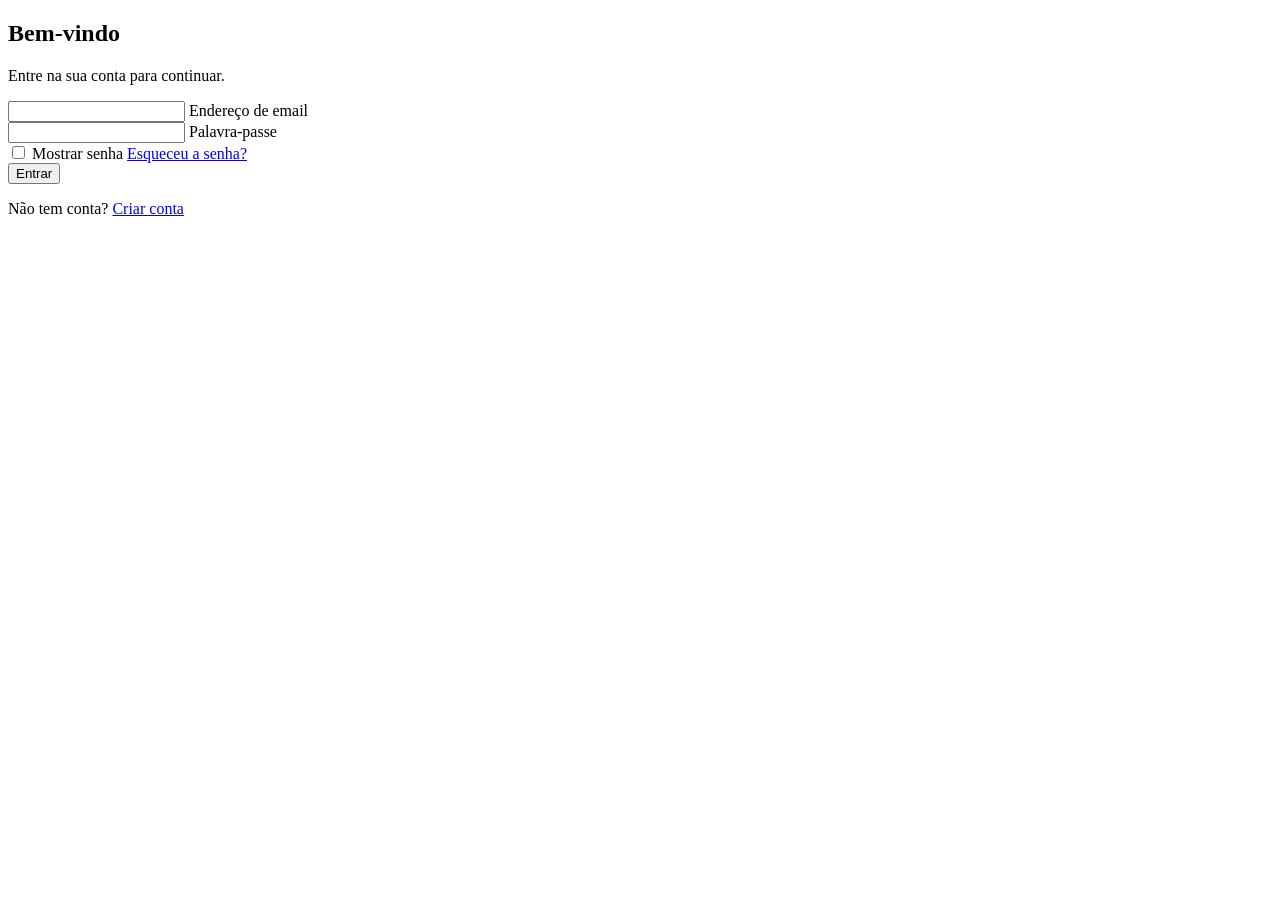
==== index.html @ 471bba87 "create index.html" ====
<!DOCTYPE html>
<html lang="en">
<head>
    <meta charset="UTF-8">
    <meta name="viewport" content="width=device-width, initial-scale=1.0">
    <link rel="stylesheet" href="estilos/login.css">
    <title>Login</title>
</head>
<body>
    <header>        
        <h2>Bem-vindo</h2>
        <p>Entre na sua conta para continuar.</p>
    </header>

    <main>
        <form autocomplete="off">

            <div class="campo">
                <input type="email" name="email" id="email" required placeholder=" ">
                <label for="email">Endereço de email</label>
            </div>

            <div class="campo">
                <input type="password" name="senha" id="senha" required placeholder=" ">
                <label for="senha">Palavra-passe</label>
            </div>

            <div class="opções">
                <label onclick="senhas()">
                    <input type="checkbox" onclick="senhas()">
                    Mostrar senha
                </label>

                <a href="#" target="_blank" rel="noopener noreferrer">Esqueceu a senha?</a>

            </div>

            <button type="submit">Entrar</button>

        </form>

    </main>

    <footer>
        <p>
            Não tem conta?
            <a href="secundario/criar.html" rel="noopener noreferrer">Criar conta</a>
        </p>
    </footer>
    <script src="script/senha.js"></script>
<!--Criado por Edmilson Chissaque-->
</body>
</html>
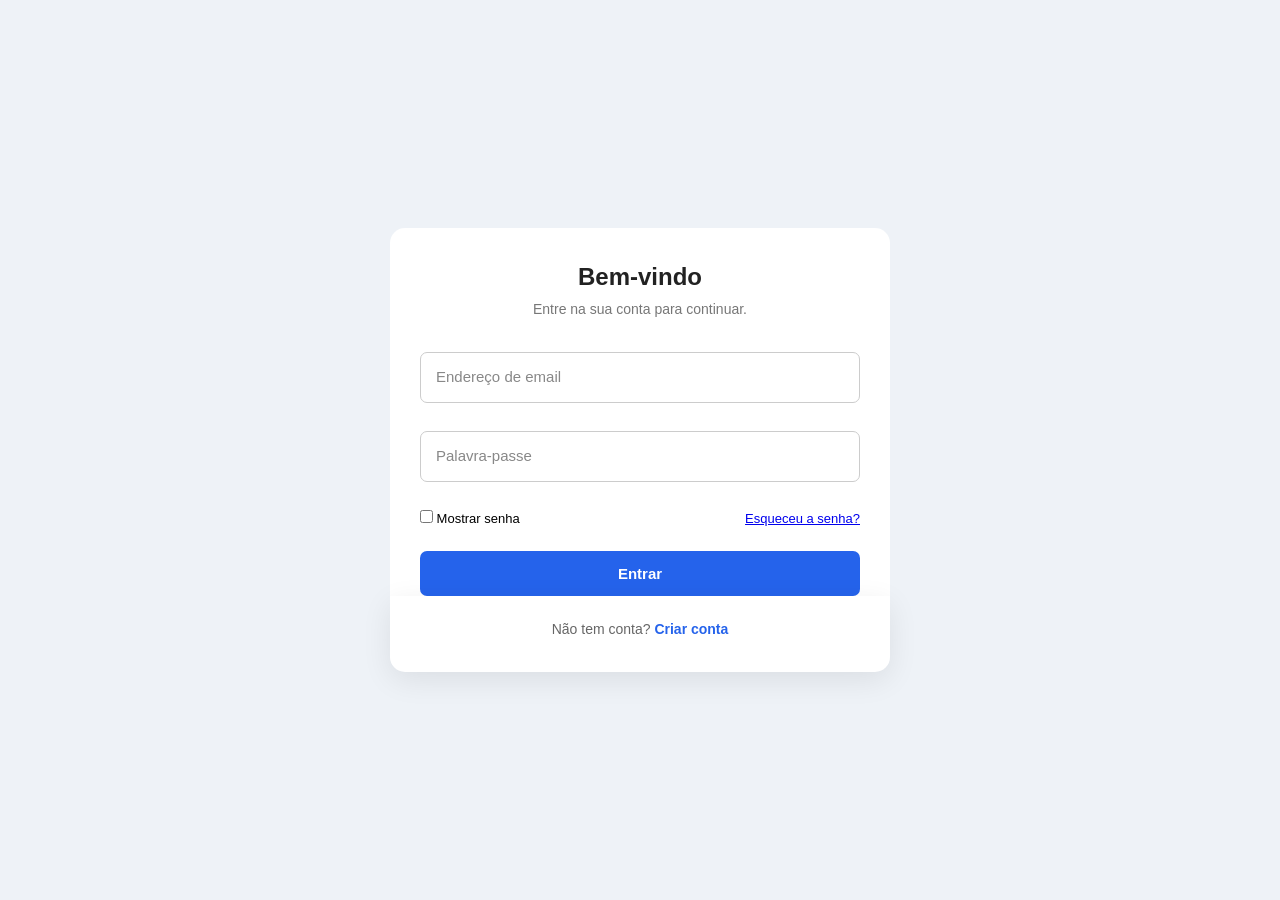
==== commit 84128a98: "Update index.html" ====
--- a/index.html
+++ b/index.html
@@ -48,6 +48,16 @@
         </p>
     </footer>
     <script src="script/senha.js"></script>
+    <script src="supabase.js"></script>
+    <script>
+        const SUPABASE_URL = 'https://rgktaoxwpggomcwrofnx.supabase.co/rest/v1/';
+
+        const SUPABASE_KEY = 'sb_publishable_ECz_0UrVYCimt7SiQpjV4Q_N1Um3XkZ';
+
+        const supabase = window.supabase.createClient(SUPABASE_URL, SUPABASE_KEY);
+
+        console.log
+    </script>
 <!--Criado por Edmilson Chissaque-->
 </body>
 </html>
--- a/estilos/login.css
+++ b/estilos/login.css
@@ -0,0 +1,137 @@
+*{
+    box-sizing: border-box;
+    font-family: Arial, Helvetica, sans-serif;
+    margin: 0;
+    padding: 0;
+}
+
+body{
+    background-color: #eef2f7;
+    min-height: 100vh;
+    
+    display:flex;
+    align-items: center;
+    flex-flow: column nowrap;
+    justify-content: center;
+}
+
+header{
+    background-color: white;
+    border-radius: 15px 15px 0 0;
+    padding: 35px 30px 0 30px;
+    width: 90%;
+}
+
+header h2{
+    color: #222;
+    margin-bottom: 10px;
+    text-align: center;
+}
+
+header p{
+    color: #777;
+    font-size: 14px;
+    margin-bottom: 35px;
+    text-align: center;
+}
+
+main{
+    background-color: white;
+    padding: 0 30px;
+    width: 90%;
+}
+
+main .campo{
+    position: relative;
+    margin-bottom: 28px;
+}
+
+main .campo input{
+    background: transparent;
+    border: 1px solid #ccc;
+    border-radius: 7px;
+    font-size: 15px;
+    outline: none;
+    padding: 16px 12px;
+    transition: .3s;
+    width: 100%;
+}
+
+main .campo label{
+    background: white;
+    color: #888;
+    font-size: 15px;
+    padding: 0 4px;
+    pointer-events: none;
+    position: absolute;
+    left: 12px;
+    top: 16px;
+    transition: .3s ease;
+}
+
+main .campo input:focus + label,
+main .campo input:not(:placeholder-shown) + label{
+    color: #2563eb;
+    top:-9px;
+    left: 9px;
+    font-size: 12px
+}
+
+main .campo input:focus{
+    border-color: #2563eb;
+}
+
+main .opções {
+    align-items: center;
+    display: flex;
+    font-size: 13px;
+    justify-content: space-between;
+    margin-bottom: 25px;
+}
+
+main button{
+    background-color: #2563eb;
+    border: none;
+    border-radius: 7px;
+    color: white;
+    cursor: pointer;
+    font-size: 15px;
+    font-weight: bold;
+    padding: 14px;
+    transition: .3s;
+    width: 100%;
+}
+
+main button:hover{
+    background-color: #1d4ed8;
+}
+
+footer{
+    background-color: white;
+    border-radius: 0 0 15px 15px;
+    box-shadow: 0 8px 30px #00000015;
+    padding: 0 30px 35px 30px;
+    width: 90%;
+}
+
+footer p{
+    color: #666;
+    font-size: 14px;
+    margin-top: 25px;
+    text-align: center;
+}
+
+footer a{
+    color: #2563eb;
+    font-weight: bold;
+    text-decoration: none;
+}
+footer a:visited{
+    color:#2563eb;
+}
+
+@media screen and (min-width: 767px) {
+    header, main, footer{
+        width: 500px;
+    }   
+}
